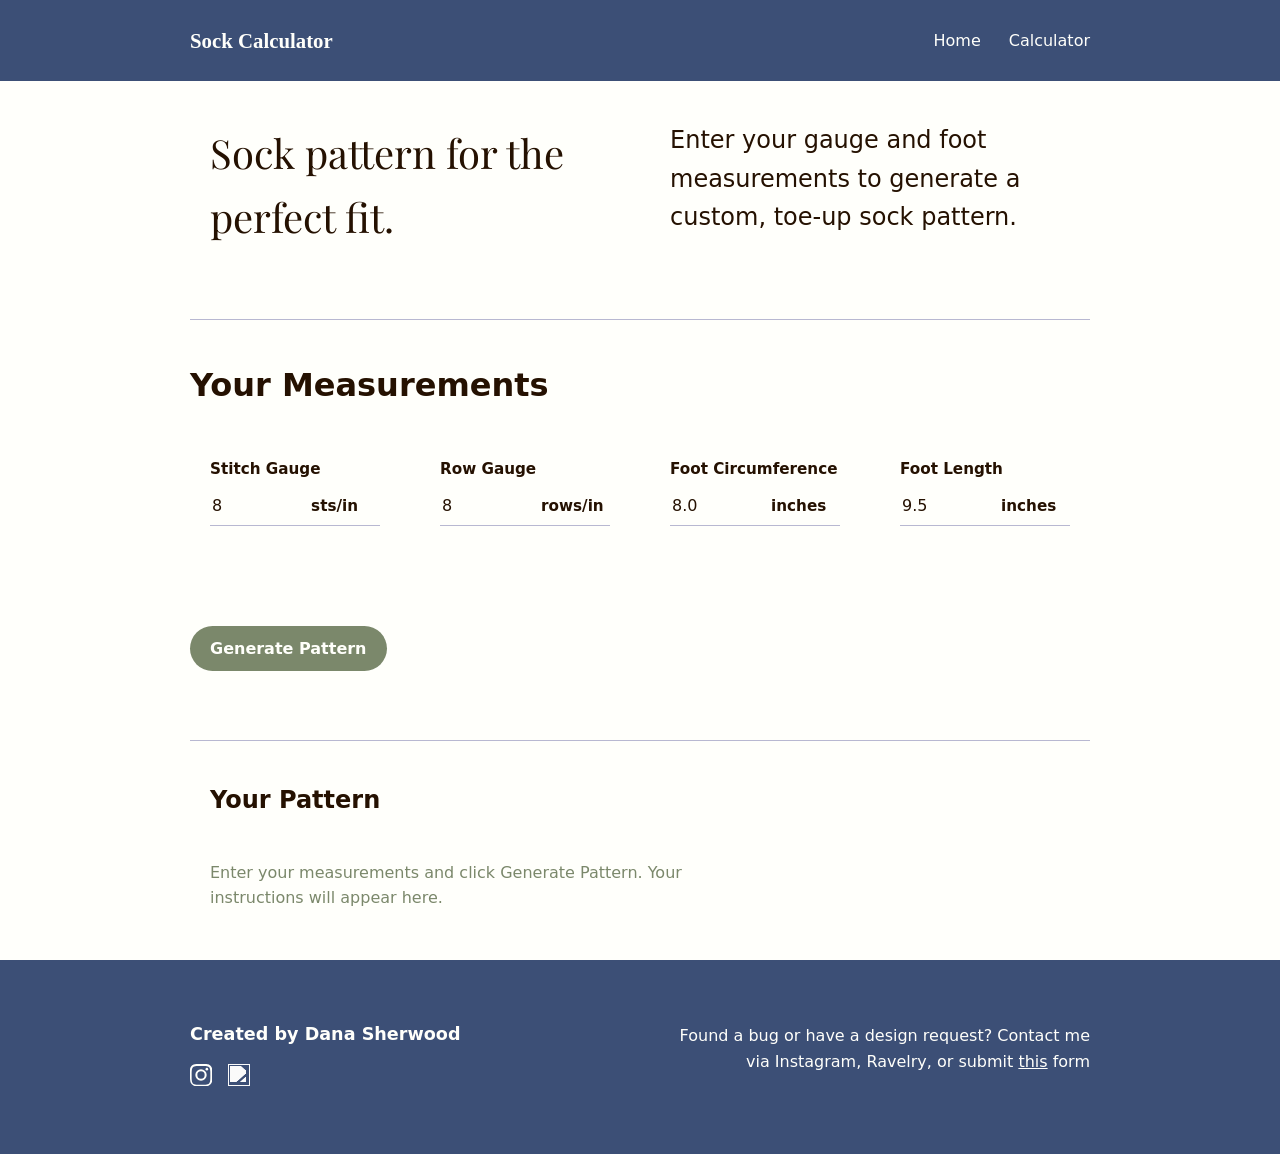
==== index.html @ bbab1b41 "edited instructions, added abbreviations key, and added resource links" ====
<!DOCTYPE html>
<html lang="en">
<head>
    <meta charset="UTF-8">
    <meta name="viewport" content="width=device-width, initial-scale=1.0">
    <title>Calculator — Sock Pattern Calculator</title>
    <link rel="preconnect" href="https://fonts.googleapis.com">
    <link rel="preconnect" href="https://fonts.gstatic.com" crossorigin>
    <link href="https://fonts.googleapis.com/css2?family=Playfair+Display:ital,wght@0,400..900;1,400..900&display=swap" rel="stylesheet">
    <link rel="stylesheet" href="style.css">
</head>

<!-- Google tag (gtag.js) -->
<script async src="https://www.googletagmanager.com/gtag/js?id=G-J0ZX0JCH23"></script>
<script>
  window.dataLayer = window.dataLayer || [];
  function gtag(){dataLayer.push(arguments);}
  gtag('js', new Date());

  gtag('config', 'G-J0ZX0JCH23');
</script>

<body>

    <header class="site-header">
        <div class="site-header-inner">
            <span class="logo">
            <a href="index.html">Sock Calculator</a></span>
            <nav>
                <ul>
                    <li><a href="index.html">Home</a></li>
                    <li><a href="index.html">Calculator</a></li> <!-- for now until there is a real home page and calculator page -->
                </ul>
            </nav>
        </div>
    </header>

    <main>
        <div class="page-intro">
            <div class="page-intro-inner">
                <div class="grid-container">
                    <div class="column">
                        <h1>Sock pattern for the perfect fit.</h1>
                    </div>
                    <div class="column">
                        <p>Enter your gauge and foot measurements to generate a custom, toe-up sock pattern.</p>
                    </div>
                </div>

                <div class="visual-line">
                </div>

            </div>
        </div>

        <!-- Form section -->
        <div class="measurements">
            <div class="measurements-inner">
                <h2>Your Measurements</h2>
                <form>
                <div class="measurements-grid-container">
                    <div class="measurements-column">
                        <!-- Stitch Gauge Field -->
                         <h5>Stitch Gauge</h5>
                         <input type="number" id="gaugeSts" min="0" step="0.25" value="8">
                         <label for="gaugeSts">sts/in</label>
                         <div class="measurements-visual-line"></div>
                    </div>
                    <div class="measurements-column">
                        <!-- Row Gauge Field -->
                         <h5>Row Gauge</h5>
                         <input type="number" id="gaugeRows" step="0.25" value="8">
                         <label for="gaugeRows">rows/in</label>
                         <div class="measurements-visual-line"></div>
                    </div>
                    <div class="measurements-column">
                        <!-- Foot Circumference Field -->
                        <h5>Foot Circumference</h5>
                        <input type="number" id="footCircumference" step="0.1" value="8.0">
                        <label for="footCircumference">inches</label>
                        <div class="measurements-visual-line"></div>
                    </div>
                    <div class="measurements-column">
                        <!-- Foot Length -->
                         <h5>Foot Length</h5>
                         <input type="number" id="footLength" step="0.1" value="9.5">
                         <label for="footLength">inches</label>
                         <div class="measurements-visual-line"></div>
                    </div>
                </div>
                </form>

                <!-- Generate Button -->
                <button type="button" class="tertiary" onclick="run()">
                    Generate Pattern
                </button>
                <p id="error" class="error" role="alert"></p>

                <div class="visual-line"></div>
            </div>
        </div>

        <section class="result">
            <div class="result-inner">
                <div class="result-header">
                    <h2>Your Pattern</h2>
                    <div id="actions" class="actions" hidden>
                        <button type="button" class="secondary" id="copyBtn" onclick="copyPattern()">Copy</button>
                    </div>
                </div>

                <div class="result-columns">
                    <div id="output">
                        <p class="placeholder">Enter your measurements and click Generate Pattern. Your instructions will appear here.</p>
                    </div>

                    <aside id="abbreviations" class="abbreviations" hidden>
                        <h3>Abbreviations</h3>
                        <dl>
                            <dt>BOR</dt><dd>beginning of round</dd>
                            <dt>k</dt><dd>knit</dd>
                            <dt>kfb</dt><dd>knit front and back (1 st increased)</dd>
                            <dt>k2tog</dt><dd>knit two together (1 st decreased)</dd>
                            <dt>m1r</dt><dd>make 1 right (1 st increased)</dd>
                            <dt>m1l</dt><dd>make 1 left (1 st increased)</dd>
                            <dt>p</dt><dd>purl</dd>
                            <dt>pm</dt><dd>place marker</dd>
                            <dt>p2tog</dt><dd>purl two together (1 st decreased)</dd>
                            <dt>RS</dt><dd>right side</dd>
                            <dt>sl</dt><dd>slip stitch purlwise</dd>
                            <dt>sm</dt><dd>slip marker</dd>
                            <dt>ssk</dt><dd>slip, slip, knit (1 st decreased)</dd>
                            <dt>st(s)</dt><dd>stitches</dd>
                            <dt>WS</dt><dd>wrong side</dd>
                            <dt>w&t</dt><dd>wrap and turn</dd>
                            <dt>wyif</dt><dd>with yarn in front</dd>
                            <dt>[...]</dt><dd>repeat instructions within brackets</dd>
                        </dl>

                        <hr>

                        <h3>Resources</h3>
                        <ul class="resource-links">
                            <li><a href="https://youtu.be/GV9UaFgZ6Q0?si=V9ybV3lLXJHs1LQl">Judy's Magic Cast-On</a></li>
                            <li><a href="https://youtu.be/G4GxFvi4KD0?si=pUvtXuMMI3OI9E_I">Wrap and Turn</a></li>
                            <li><a href="https://youtu.be/C-GqitE8Qt8?si=ozqvqT7lQs5WnHl8">Jeny's Surprisingly Stretchy Bind-Off</a></li>
                        </ul>
                    </aside>
                </div>

                <!-- <div class="visual-line"></div> -->
            </div>
            </section>
    </main>

    <footer class="site-footer">
        <div class="footer-inner">
            <div class="footer-col footer-about">
                <p class="footer-name">Created by Dana Sherwood</p>
                <ul class="social-links">
                    <li>
                        <a href="https://instagram.com/dana.knit" target="_blank" rel="noopener noreferrer" aria-label="Instagram">
                            <svg viewBox="0 0 24 24" width="22" height="22" fill="currentColor">
                                <path d="M12 2.2c3.2 0 3.6 0 4.9.1 1.2.1 2 .2 2.4.4.6.2 1 .5 1.5.9.4.4.7.9.9 1.5.2.4.3 1.2.4 2.4.1 1.3.1 1.7.1 4.9s0 3.6-.1 4.9c-.1 1.2-.2 2-.4 2.4-.2.6-.5 1-.9 1.5-.4.4-.9.7-1.5.9-.4.2-1.2.3-2.4.4-1.3.1-1.7.1-4.9.1s-3.6 0-4.9-.1c-1.2-.1-2-.2-2.4-.4-.6-.2-1-.5-1.5-.9-.4-.4-.7-.9-.9-1.5-.2-.4-.3-1.2-.4-2.4-.1-1.3-.1-1.7-.1-4.9s0-3.6.1-4.9c.1-1.2.2-2 .4-2.4.2-.6.5-1 .9-1.5.4-.4.9-.7 1.5-.9.4-.2 1.2-.3 2.4-.4 1.3-.1 1.7-.1 4.9-.1M12 0C8.7 0 8.3 0 7 .1c-1.3.1-2.2.2-3 .5-.8.3-1.5.7-2.2 1.4C1.1 2.7.7 3.4.4 4.2c-.3.8-.4 1.7-.5 3C0 8.3 0 8.7 0 12s0 3.7.1 5c.1 1.3.2 2.2.5 3 .3.8.7 1.5 1.4 2.2.7.7 1.4 1.1 2.2 1.4.8.3 1.7.4 3 .5 1.3.1 1.7.1 5 .1s3.7 0 5-.1c1.3-.1 2.2-.2 3-.5.8-.3 1.5-.7 2.2-1.4.7-.7 1.1-1.4 1.4-2.2.3-.8.4-1.7.5-3 .1-1.3.1-1.7.1-5s0-3.7-.1-5c-.1-1.3-.2-2.2-.5-3-.3-.8-.7-1.5-1.4-2.2C21.3 1.1 20.6.7 19.8.4c-.8-.3-1.7-.4-3-.5C15.7 0 15.3 0 12 0z"/>
                                <path d="M12 5.8A6.2 6.2 0 1 0 18.2 12 6.2 6.2 0 0 0 12 5.8zm0 10.2A4 4 0 1 1 16 12a4 4 0 0 1-4 4z"/>
                                <circle cx="18.4" cy="5.6" r="1.4"/>
                            </svg>
                        </a>
                    </li>
                    <li>
                        <a href="https://www.ravelry.com/projects/danaknit31" target="_blank" rel="noopener noreferrer" aria-label="Ravelry">
                            <img src="https://cdn.jsdelivr.net/npm/simple-icons@latest/icons/ravelry.svg" alt="" width="22" height="22" class="ravelry-icon">
                        </a>
                    </li>
                </ul>
            </div>

            <div class="footer-col footer-contact">
                <p class="footer-contact-text">Found a bug or have a design request? Contact me via Instagram, Ravelry, or submit <a href="https://docs.google.com/forms/d/e/1FAIpQLScjWYPJn_Ry0QE7nJu1F4Xxox6_y8OnSwXf3sj-1vykcYJFzg/viewform?usp=publish-editor" target="_blank" class="button secondary footer-email">this</a> form</p>
            </div>
        </div>
    </footer>

    <script src="calculations.js"></script>
</body>
</html>
---- style.css ----
/* ===========================
   Sock Pattern Calculator — Landing Page
   Palette: #251101 (coffee-bean), #3c4f76 (dusk-blue),
            #b8b8d1 (pale-slate), #7b886b (dusty-olive), #fffffb (porcelain)
   =========================== */

:root {
    --coffee-bean: #251101;
    --dusk-blue: #3c4f76;
    --pale-slate: #b8b8d1;
    --dusty-olive: #7b886b;
    --porcelain: #fffffb;
}

* {
    box-sizing: border-box;
}

html, body {
    height: 100%;
}

body {
    margin: 0;
    min-height: 100%;
    display: flex;
    flex-direction: column;
    font-family: 'Segoe UI', system-ui, -apple-system, sans-serif;
    background-color: var(--porcelain);
    color: var(--coffee-bean);
    line-height: 1.6;
}

main {
    flex: 1;
}

/* ---------- Containers ---------- */

.grid-container {
  display: grid;
  /* Creates two equal columns spanning available space */
  grid-template-columns: 1fr 1fr; 
  /* Space between the columns */
  gap: 20px; 
}

/* Individual column styling (optional) */
.column {
  padding: 20px;
}

/* Responsive adjustments: Stack columns on smaller screens */
@media (max-width: 768px) {
  .grid-container {
    grid-template-columns: 1fr;
  }
}

/* ---------- Dividers ----------- */
.visual-line {
  border-bottom: 1px solid var(--pale-slate); /* Creates a clean 1px separator line */
  margin: inherit;               /* Adds vertical spacing around the line */
  width: 100%;                  /* Controls how wide the line stretches */
  padding: 20px;
}

.measurements-visual-line {
  border-top: 1px solid var(--pale-slate); /* Creates a clean 1px separator line */
  margin: inherit;               /* Adds vertical spacing around the line */
  width: 100%;                  /* Controls how wide the line stretches */
  padding: 20px;
}

.results-visual-line {
  border-top: 1px solid var(--pale-slate); /* Creates a clean 1px separator line */
  margin: inherit;               /* Adds vertical spacing around the line */
  width: 100%;                  /* Controls how wide the line stretches */
  padding: 20px;
}



/* ---------- Header ---------- */

.site-header {
    background-color: var(--dusk-blue);
    padding: 24px 40px;
    position: sticky;
    top: 0;
}

.site-header-inner {
    max-width: 900px;
    margin: 0 auto;
    display: flex;
    justify-content: space-between;
    align-items: center;
}

.site-header .logo a{
    font-family: Georgia, 'Times New Roman', serif;
    font-weight: 700;
    font-size: 1.3em;
    color: var(--porcelain);
    transition: color 0.15s ease;
    text-decoration: none;
}


.site-header .logo a:hover {
    color: var(--pale-slate);
}


.site-header nav ul {
    list-style: none;
    display: flex;
    gap: 28px;
    margin: 0;
    padding: 0;
}

.site-header nav a {
    color: var(--porcelain);
    text-decoration: none;
    font-size: 1em;
    transition: color 0.15s ease;
}

.site-header nav a:hover {
    color: var(--pale-slate);
}

/* ---------- Hero ---------- */

.hero {
    background-color: var(--pale-slate);
    text-align: center;
    padding: 100px 20px;
}

.hero-inner {
    max-width: 900px;
    margin: 0 auto;
}

.hero h1 {
    font-family: 'Playfair Display', serif;
    font-optical-sizing: auto;
    font-weight: 700;
    font-size: 2.8em;
    color: var(--coffee-bean);
    margin: 0 0 28px;
}

.hero .button {
    display: inline-block;
    background-color: var(--porcelain);
    box-shadow: 0px 0px 5px rgba(37, 17, 1, 0.25);
    color: var(--coffee-bean);
    text-decoration: none;
    font-size: 1em;
    padding: 14px 40px;
    border-radius: 50px;
    transition: transform 0.15s ease;
}

.hero .button:hover {
    transform: scale(1.03);
    background-color: var(--coffee-bean);
    color: var(--porcelain);
    box-shadow: 0px 0px 5px rgba(37, 17, 1, 0.3);
}

/* ---------- Headline band ---------- */

.headline-band {
    background-color: var(--dusty-olive);
    padding: 90px 20px;
}

.headline-inner {
    max-width: 900px;
    margin: 0 auto;
    display: flex;
    justify-content: space-between;
    align-items: center;
    gap: 40px;
    text-align: left;
}

.headline-text {
    flex: 1;
}

.headline-text h2 {
    color: var(--porcelain);
    font-size: 1.8em;
    margin: 0 0 16px;
}

.headline-text ul {
    list-style: disc;
    padding-left: 1.2em;
    margin: 0;
    color: var(--porcelain);
}

.headline-text li {
    margin-bottom: 8px;
}

.headline-image {
    flex: 1;
}

@media (max-width: 700px) {
    .headline-inner {
        flex-direction: column;
        text-align: center;
    }

    .headline-text ul {
        text-align: left;
    }
}

/* ---------- Image section ---------- */

.image-section {
    background-color: var(--porcelain);
    text-align: center;
    padding: 100px 20px;
}

.image-section p {
    color: var(--coffee-bean);
    margin: 0;
}


.page-intro {
    /*background-color: var(--pale-slate);*/
    padding: 20px 20px;
    text-align: left;
}

.page-intro-inner {
    max-width: 900px;
    margin: 0 auto;
}

.page-intro h1 {
    font-family: 'Playfair Display', serif;
    font-weight: 400;
    font-size: 2.5em;
    color: var(--coffee-bean);
    margin: 0 0 10px;
}

.page-intro p {
    margin: 0;
    color: var(--coffee-bean);
    font-size: 1.5em;
}

/* ---------- Form Section ---------- */

.measurements {
    padding: 20px 20px;
    text-align: left;
}

.measurements-inner {
    max-width: 900px;
    margin: 0 auto;
}

.measurements h2 {
    font-weight: 650;
    font-size: 2em;
    color: var(--coffee-bean);
    margin: 0 0 ;
    /* padding: 0px 0px; */
}

.measurements-grid-container {
  display: grid;
  /* Creates two equal columns spanning available space */
  grid-template-columns: 1fr 1fr 1fr 1fr; 
  /* Space between the columns */
  gap: 20px; 
  padding-bottom: 40px;
  margin: 0 0;
}

@media (max-width: 700px) {
    .measurements-grid-container {
        grid-template-columns: 1fr 1fr;
    }
}

@media (max-width: 420px) {
    .measurements-grid-container {
        grid-template-columns: 1fr;
    }
}

/* Individual column styling (optional) */
.measurements-column {
  padding: 20px;
}

form {
    border: none;
}

.form-columns {
    display: grid;
    grid-template-columns: 1fr 1fr;
    gap: 28px;
    margin-bottom: 20px;
}

@media (max-width: 600px) {
    .form-columns {
        grid-template-columns: 1fr;
    }
}

fieldset {
    border: none;
    padding: 0;
    margin: 0 0 24px;
}

.measurements-column h5 {
    font-weight: 700;
    font-size: 0.95em;
    color: var(--coffee-bean);
    padding: 0;
    margin-bottom: 12px;
}

.field {
    display: flex;
    justify-content: space-between;
    align-items: center;
    margin-bottom: 12px;
}

label {
    font-weight: 600;
    font-size: 0.95em;
    color: var(--coffee-bean);
}

input[type="number"] {
    width: 96px;
    border: 0px;
    background: var(--porcelain);
    font-family: inherit;
    font-size: 1em;
    color: var(--coffee-bean);
    transition: border-color 0.15s ease, box-shadow 0.15s ease;
    padding-bottom: 10px;
}

input[type="number"]:focus {
    outline: none;
}

.error {
    color: #b3261e;
    font-size: 0.9em;
    margin: 12px 0 0;
    min-height: 1.2em;
}

button.primary {
    display: inline-block;
    padding: 13px 20px;
    font-family: inherit;
    font-size: 1em;
    font-weight: 600;
    border: none;
    border-radius: 30px;
    background-color: var(--dusk-blue);
    color: var(--porcelain);
    cursor: pointer;
    transition: background-color 0.15s ease, transform 0.1s ease;
}

button.primary:hover {
    background-color: var(--coffee-bean);
}

button.primary:active {
    transform: scale(0.98);
}

button.secondary {
    padding: 8px 16px;
    font-family: inherit;
    font-size: 0.9em;
    font-weight: 600;
    border-radius: 30px;
    background-color: transparent;
    color: var(--dusk-blue);
    border: 1px solid var(--dusk-blue);
    cursor: pointer;
    transition: background-color 0.15s ease;
}

button.secondary:hover {
    background-color: var(--dusk-blue);
    color: var(--porcelain);
}

button.tertiary {
    display: inline-block;
    padding: 13px 20px;
    font-family: inherit;
    font-size: 1em;
    font-weight: 600;
    border: none;
    border-radius: 30px;
    background-color: var(--dusty-olive);
    color: var(--porcelain);
    cursor: pointer;
    transition: background-color 0.15s ease, transform 0.1s ease;
}

button.tertiary:hover {
    background-color: var(--coffee-bean);
}

button.tertiary:active {
    transform: scale(0.98);
}

/* ---------- Result ---------- */

.result-inner {
    max-width: 900px;
    margin: 0 auto;
}

[hidden] {
    display: none !important;
}

.result-columns {
    display: grid;
    grid-template-columns: minmax(0,2fr) minmax(0, 1fr);
    gap: 20px;
    align-items: start;
}

.abbreviations {
    border: 1px solid var(--dusty-olive);
    border-radius: 20px;
    padding: 20px;
    color: var(--coffee-bean);
}

.abbreviations h3 {
    margin: 0 0 12px;
    font-size: 1em;
    font-weight: 500;
}

.abbreviations dl {
    display: grid;
    grid-template-columns: auto 1fr;
    gap: 8px 14px;
    margin: 0;
    font-size: 0.9em;
}

.abbreviations dt {
    font-weight: 600;
}

.abbreviations a:hover{
    color: var(--dusty-olive);
}

.abbreviations dd {
    margin: 0;
}

.abbreviations hr {
    border: 0;
    border-top: 1px solid var(--dusty-olive);
    margin: 20px 0;
}

.resource-links {
    list-style: none;
    margin: 0;
    padding: 0;
    font-size: 0.9em;
}

.resource-links li {
    margin-bottom: 8px;
}

.resource-links a {
    color: var(--dusk-blue);
    transition: color 0.15s ease;
}

.resource-links a:hover {
    color: var(--dusty-olive);
}

@media (max-width: 700px) {
    .result-columns {
        grid-template-columns: 1fr;
    }
}

.result-header {
    display: flex;
    justify-content: space-between;
    align-items: center;
    padding: 20px;
}

.result-header h2 {
    margin: 0;
    font-size: 1.5em;
    font-weight: 600;
    color: var(--coffee-bean);
}

.actions {
    display: flex;
    gap: 8px;
}

#output {
    background-color: var(--porcelain);
    color: var(--coffee-bean);
    min-height: 120px;
    padding: 20px;
}

#output h2 {
    margin: 28px 0 8px;
    font-size: 1.15em;
    font-weight: 500;
    color: var(--coffee-bean);
}

#output h3 {
    margin: 8px 0 8px;
    font-size: 1em;
    font-weight: 500;
    color: var(--coffee-bean);
}

#output h2:first-child {
    margin-top: 0;
}

#output p {
    margin: 0 0 12px;
    /* font-size: 14px; */
}

#output .placeholder {
    color: var(--dusty-olive);
    margin: 0;
}


/* ---------- Footer ---------- */

.site-footer {
    background-color: var(--dusk-blue);
    padding: 60px 20px;
}

.footer-inner {
    max-width: 900px;
    margin: 0 auto;
    display: flex;
    justify-content: space-between;
    align-items: center;
    gap: 32px;
    text-align: left;
}

.footer-col {
    flex: 1;
}

.footer-about {
    text-align: left;
}

.footer-contact {
    text-align: right;
}

.footer-name {
    color: var(--porcelain);
    font-size: 1.1em;
    font-weight: 700;
    margin: 0 0 16px;
}

.social-links {
    list-style: none;
    display: flex;
    gap: 16px;
    margin: 0;
    padding: 0;
}

.social-links a {
    color: var(--porcelain);
    display: inline-flex;
    transition: color 0.15s ease;
}

.social-links a:hover {
    color: var(--pale-slate);
}

.ravelry-icon {
    display: block;
    filter: brightness(0) saturate(100%) invert(98%);
}

.social-links a:hover .ravelry-icon {
    filter: brightness(0) saturate(100%) invert(76%) sepia(8%) saturate(573%) hue-rotate(201deg) brightness(97%) contrast(92%);
}

.footer-contact-text {
    color: var(--porcelain);
    margin: 0 0 16px;
}

.footer-email {
    border-color: var(--porcelain);
    color: var(--porcelain);
}

.footer-email:hover {
    color: var(--pale-slate);
}

@media (max-width: 600px) {
    .footer-inner {
        flex-direction: column;
        text-align: center;
    }

    .footer-about,
    .footer-contact {
        text-align: center;
    }

    .social-links {
        justify-content: center;
    }
}
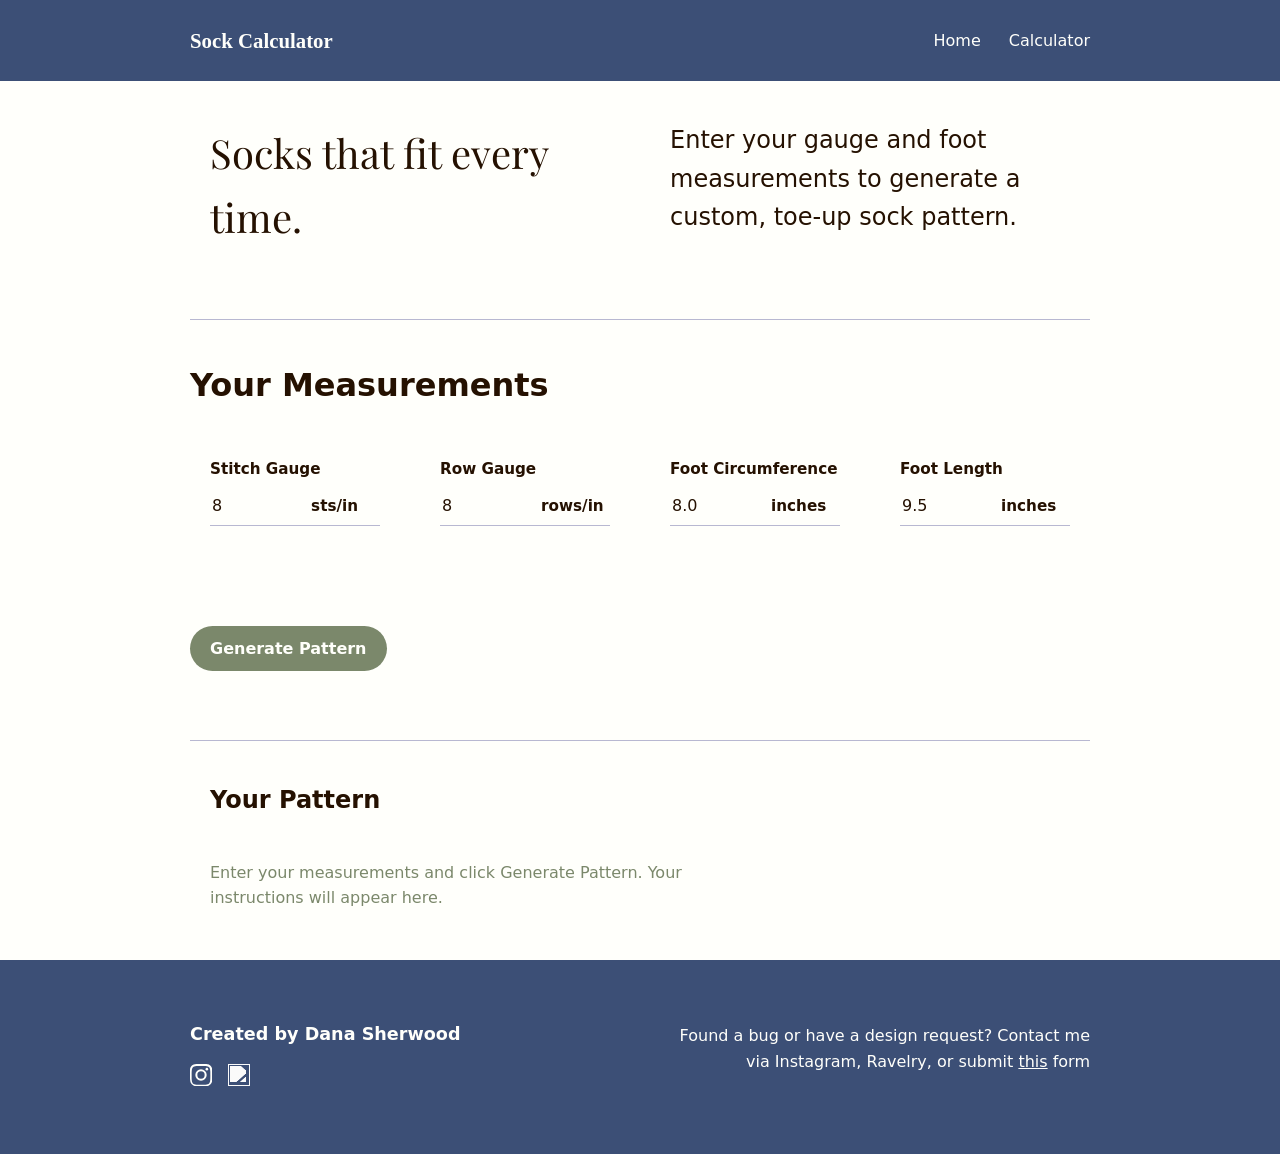
==== commit 5555ab54: "edited page intro text" ====
--- a/index.html
+++ b/index.html
@@ -40,7 +40,7 @@
             <div class="page-intro-inner">
                 <div class="grid-container">
                     <div class="column">
-                        <h1>Sock pattern for the perfect fit.</h1>
+                        <h1>Socks that fit every time.</h1>
                     </div>
                     <div class="column">
                         <p>Enter your gauge and foot measurements to generate a custom, toe-up sock pattern.</p>
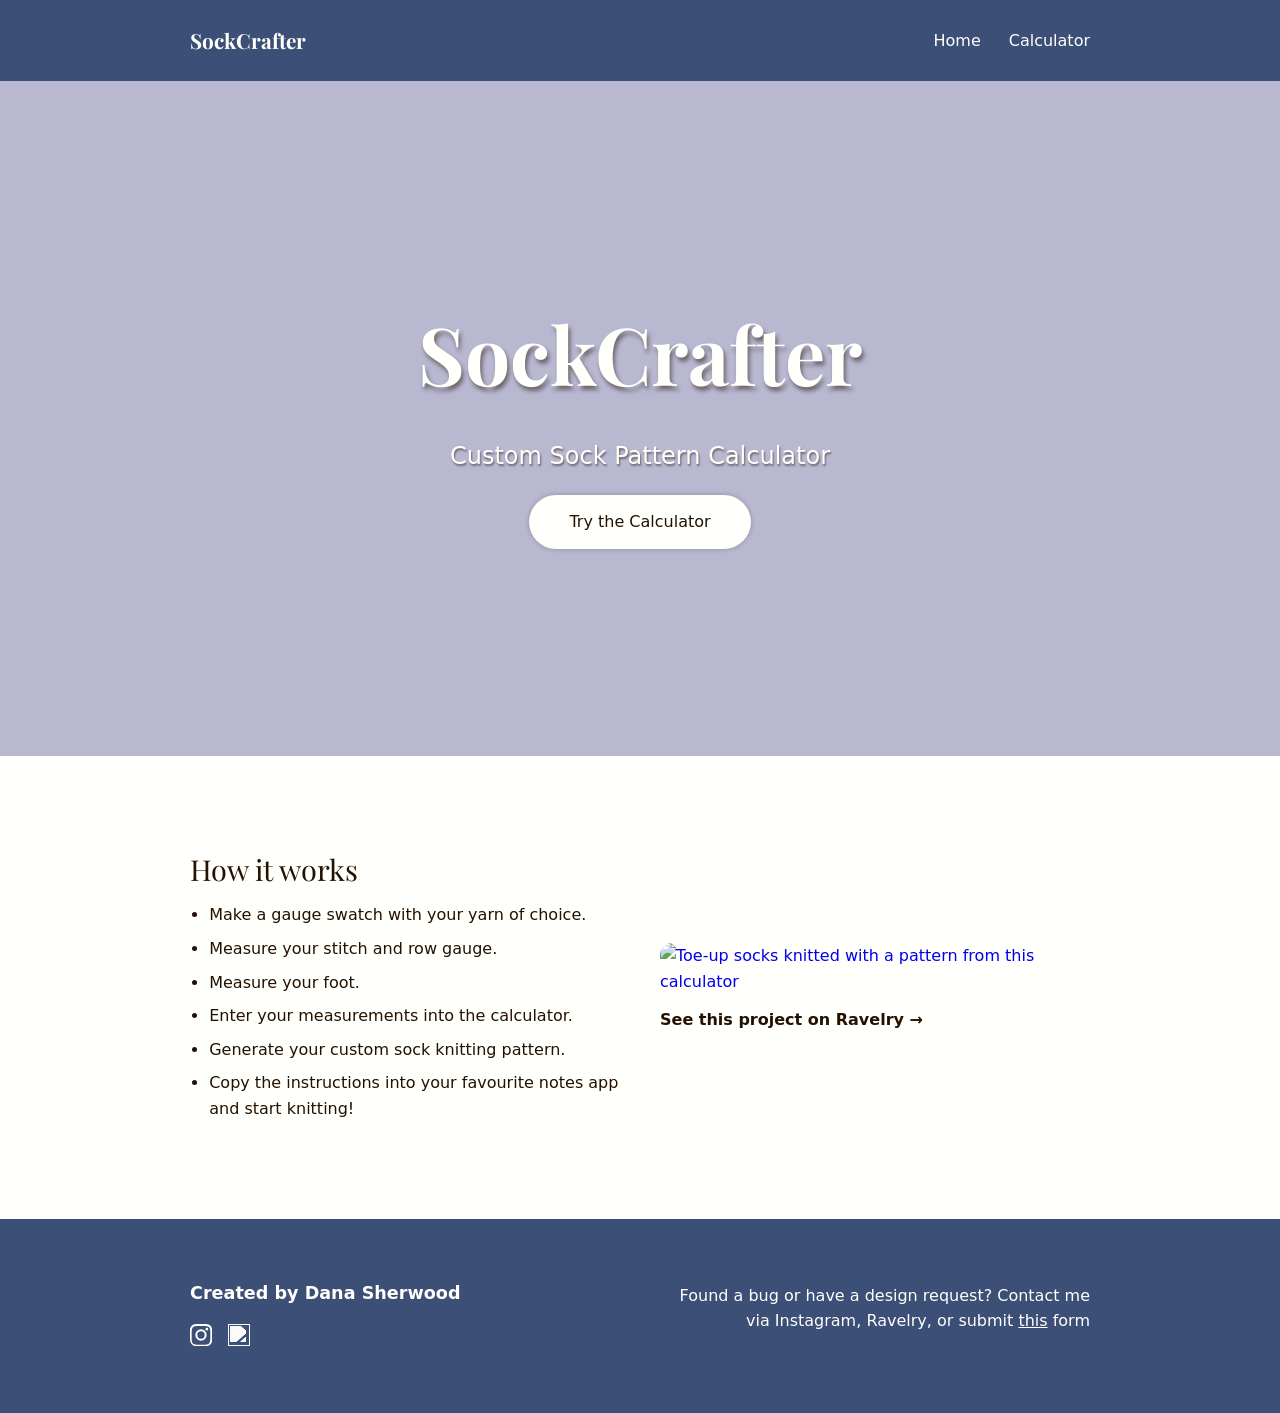
==== commit 13f056ed: "added a home page as the new index.html. Calculator is now on calculator.html" ====
--- a/index.html
+++ b/index.html
@@ -3,7 +3,7 @@
 <head>
     <meta charset="UTF-8">
     <meta name="viewport" content="width=device-width, initial-scale=1.0">
-    <title>Calculator — Sock Pattern Calculator</title>
+    <title>SockCrafter - Home</title>
     <link rel="preconnect" href="https://fonts.googleapis.com">
     <link rel="preconnect" href="https://fonts.gstatic.com" crossorigin>
     <link href="https://fonts.googleapis.com/css2?family=Playfair+Display:ital,wght@0,400..900;1,400..900&display=swap" rel="stylesheet">
@@ -25,135 +25,47 @@
     <header class="site-header">
         <div class="site-header-inner">
             <span class="logo">
-            <a href="index.html">Sock Calculator</a></span>
+            <a href="index.html">SockCrafter</a></span>
             <nav>
                 <ul>
                     <li><a href="index.html">Home</a></li>
-                    <li><a href="index.html">Calculator</a></li> <!-- for now until there is a real home page and calculator page -->
+                    <li><a href="calculator.html">Calculator</a></li>
                 </ul>
             </nav>
         </div>
     </header>
 
-    <main>
-        <div class="page-intro">
-            <div class="page-intro-inner">
-                <div class="grid-container">
-                    <div class="column">
-                        <h1>Socks that fit every time.</h1>
-                    </div>
-                    <div class="column">
-                        <p>Enter your gauge and foot measurements to generate a custom, toe-up sock pattern.</p>
-                    </div>
-                </div>
+    <section class="hero hero-parallax">
+            <div class="hero-inner">
+                <h1>SockCrafter</h1>
+                <h2>Custom Sock Pattern Calculator</h2>
+                <a href="calculator.html" class="button">Try the Calculator</a>
+            </div>
+        </section>
 
-                <div class="visual-line">
-                </div>
-
+    <section class="headline-band">
+        <div class="headline-inner">
+            <div class="headline-text">
+                <h2>How it works</h2>
+                <ul>
+                    <li>Make a gauge swatch with your yarn of choice.</li>
+                    <li>Measure your stitch and row gauge.</li>
+                    <li>Measure your foot.</li>
+                    <li>Enter your measurements into the calculator.</li>
+                    <li>Generate your custom sock knitting pattern.</li>
+                    <li>Copy the instructions into your favourite notes app and start knitting!</li>
+                </ul>
+            </div>
+            <div class="headline-image">
+                <a href="https://www.ravelry.com/projects/danaknit31/sock-calculator-test-socks" target="_blank" rel="noopener noreferrer" class="project-card">
+                    <img src="images/sock-project.jpg" alt="Toe-up socks knitted with a pattern from this calculator">
+                    <span class="project-caption">See this project on Ravelry →</span>
+                </a>
             </div>
         </div>
+    </section>
 
-        <!-- Form section -->
-        <div class="measurements">
-            <div class="measurements-inner">
-                <h2>Your Measurements</h2>
-                <form>
-                <div class="measurements-grid-container">
-                    <div class="measurements-column">
-                        <!-- Stitch Gauge Field -->
-                         <h5>Stitch Gauge</h5>
-                         <input type="number" id="gaugeSts" min="0" step="0.25" value="8">
-                         <label for="gaugeSts">sts/in</label>
-                         <div class="measurements-visual-line"></div>
-                    </div>
-                    <div class="measurements-column">
-                        <!-- Row Gauge Field -->
-                         <h5>Row Gauge</h5>
-                         <input type="number" id="gaugeRows" step="0.25" value="8">
-                         <label for="gaugeRows">rows/in</label>
-                         <div class="measurements-visual-line"></div>
-                    </div>
-                    <div class="measurements-column">
-                        <!-- Foot Circumference Field -->
-                        <h5>Foot Circumference</h5>
-                        <input type="number" id="footCircumference" step="0.1" value="8.0">
-                        <label for="footCircumference">inches</label>
-                        <div class="measurements-visual-line"></div>
-                    </div>
-                    <div class="measurements-column">
-                        <!-- Foot Length -->
-                         <h5>Foot Length</h5>
-                         <input type="number" id="footLength" step="0.1" value="9.5">
-                         <label for="footLength">inches</label>
-                         <div class="measurements-visual-line"></div>
-                    </div>
-                </div>
-                </form>
-
-                <!-- Generate Button -->
-                <button type="button" class="tertiary" onclick="run()">
-                    Generate Pattern
-                </button>
-                <p id="error" class="error" role="alert"></p>
-
-                <div class="visual-line"></div>
-            </div>
-        </div>
-
-        <section class="result">
-            <div class="result-inner">
-                <div class="result-header">
-                    <h2>Your Pattern</h2>
-                    <div id="actions" class="actions" hidden>
-                        <button type="button" class="secondary" id="copyBtn" onclick="copyPattern()">Copy</button>
-                    </div>
-                </div>
-
-                <div class="result-columns">
-                    <div id="output">
-                        <p class="placeholder">Enter your measurements and click Generate Pattern. Your instructions will appear here.</p>
-                    </div>
-
-                    <aside id="abbreviations" class="abbreviations" hidden>
-                        <h3>Abbreviations</h3>
-                        <dl>
-                            <dt>BOR</dt><dd>beginning of round</dd>
-                            <dt>k</dt><dd>knit</dd>
-                            <dt>kfb</dt><dd>knit front and back (1 st increased)</dd>
-                            <dt>k2tog</dt><dd>knit two together (1 st decreased)</dd>
-                            <dt>m1r</dt><dd>make 1 right (1 st increased)</dd>
-                            <dt>m1l</dt><dd>make 1 left (1 st increased)</dd>
-                            <dt>p</dt><dd>purl</dd>
-                            <dt>pm</dt><dd>place marker</dd>
-                            <dt>p2tog</dt><dd>purl two together (1 st decreased)</dd>
-                            <dt>RS</dt><dd>right side</dd>
-                            <dt>sl</dt><dd>slip stitch purlwise</dd>
-                            <dt>sm</dt><dd>slip marker</dd>
-                            <dt>ssk</dt><dd>slip, slip, knit (1 st decreased)</dd>
-                            <dt>st(s)</dt><dd>stitches</dd>
-                            <dt>WS</dt><dd>wrong side</dd>
-                            <dt>w&t</dt><dd>wrap and turn</dd>
-                            <dt>wyif</dt><dd>with yarn in front</dd>
-                            <dt>[...]</dt><dd>repeat instructions within brackets</dd>
-                        </dl>
-
-                        <hr>
-
-                        <h3>Resources</h3>
-                        <ul class="resource-links">
-                            <li><a href="https://youtu.be/GV9UaFgZ6Q0?si=V9ybV3lLXJHs1LQl">Judy's Magic Cast-On</a></li>
-                            <li><a href="https://youtu.be/G4GxFvi4KD0?si=pUvtXuMMI3OI9E_I">Wrap and Turn</a></li>
-                            <li><a href="https://youtu.be/C-GqitE8Qt8?si=ozqvqT7lQs5WnHl8">Jeny's Surprisingly Stretchy Bind-Off</a></li>
-                        </ul>
-                    </aside>
-                </div>
-
-                <!-- <div class="visual-line"></div> -->
-            </div>
-            </section>
-    </main>
-
-    <footer class="site-footer">
+     <footer class="site-footer">
         <div class="footer-inner">
             <div class="footer-col footer-about">
                 <p class="footer-name">Created by Dana Sherwood</p>
@@ -181,6 +93,5 @@
         </div>
     </footer>
 
-    <script src="calculations.js"></script>
 </body>
 </html>
--- a/style.css
+++ b/style.css
@@ -88,6 +88,7 @@
     padding: 24px 40px;
     position: sticky;
     top: 0;
+    z-index: 10;
 }
 
 .site-header-inner {
@@ -99,7 +100,7 @@
 }
 
 .site-header .logo a{
-    font-family: Georgia, 'Times New Roman', serif;
+    font-family: 'Playfair Display', serif;
     font-weight: 700;
     font-size: 1.3em;
     color: var(--porcelain);
@@ -149,9 +150,19 @@
     font-family: 'Playfair Display', serif;
     font-optical-sizing: auto;
     font-weight: 700;
-    font-size: 2.8em;
-    color: var(--coffee-bean);
-    margin: 0 0 28px;
+    font-size: 5em;
+    color: var(--coffee-bean);
+    margin: 0px;
+    text-shadow: 2px 4px 4px rgba(37, 17, 1, 0.5);
+
+}
+
+.hero h2 {
+    font-optical-sizing: auto;
+    font-weight: 500;
+    font-size: 1.5em;
+    color: var(--porcelain);
+    text-shadow: 1px 2px 2px rgba(37, 17, 1, 0.5);
 }
 
 .hero .button {
@@ -173,10 +184,59 @@
     box-shadow: 0px 0px 5px rgba(37, 17, 1, 0.3);
 }
 
+/* ---------- Parallax hero ---------- */
+
+.hero-parallax {
+    position: relative;
+    min-height: 75vh;
+    display: flex;
+    align-items: center;
+    justify-content: center;
+    background-image: url("images/hero.jpg");
+    background-attachment: fixed;
+    background-position: center;
+    background-repeat: no-repeat;
+    background-size: cover;
+}
+
+@media (min-width: 1921px), (min-width: 1200px) and (min-resolution: 2dppx) {
+    .hero-parallax {
+        background-image: url("images/hero2880.jpg");
+    }
+}
+
+.hero-parallax::before {
+    content: "";
+    position: absolute;
+    inset: 0;
+}
+
+.hero-parallax .hero-inner {
+    position: relative;
+    z-index: 1;
+}
+
+.hero-parallax h1 {
+    color: var(--porcelain);
+}
+
+.hero-parallax p {
+    color: var(--porcelain);
+    font-size: 1.25em;
+    max-width: 600px;
+    margin: 0 auto 28px;
+}
+
+@media (max-width: 1024px) {
+    .hero-parallax {
+        background-attachment: scroll;
+    }
+}
+
 /* ---------- Headline band ---------- */
 
 .headline-band {
-    background-color: var(--dusty-olive);
+    background-color: var(--porcelain);
     padding: 90px 20px;
 }
 
@@ -195,16 +255,18 @@
 }
 
 .headline-text h2 {
-    color: var(--porcelain);
+    font-family: 'Playfair Display', serif;
+    font-weight: 300;
+    color: var(--coffee-bean);
     font-size: 1.8em;
-    margin: 0 0 16px;
+    margin: 0 0 10px;
 }
 
 .headline-text ul {
     list-style: disc;
     padding-left: 1.2em;
     margin: 0;
-    color: var(--porcelain);
+    color: var(--coffee-bean);
 }
 
 .headline-text li {
@@ -224,6 +286,36 @@
     .headline-text ul {
         text-align: left;
     }
+}
+
+.project-card {
+    display: block;
+    text-decoration: none;
+    border: 0;
+}
+
+.project-card img {
+    display: block;
+    width: 100%;
+    height: auto;
+    border-radius: 12px;
+    transition: transform 0.2s ease;
+}
+
+.project-card:hover img {
+    transform: scale(1.02);
+}
+
+.project-caption {
+    display: block;
+    margin-top: 12px;
+    color: var(--coffee-bean);
+    font-weight: 600;
+    transition: color 0.15s ease;
+}
+
+.project-card:hover .project-caption {
+    color: var(--pale-slate);
 }
 
 /* ---------- Image section ---------- */
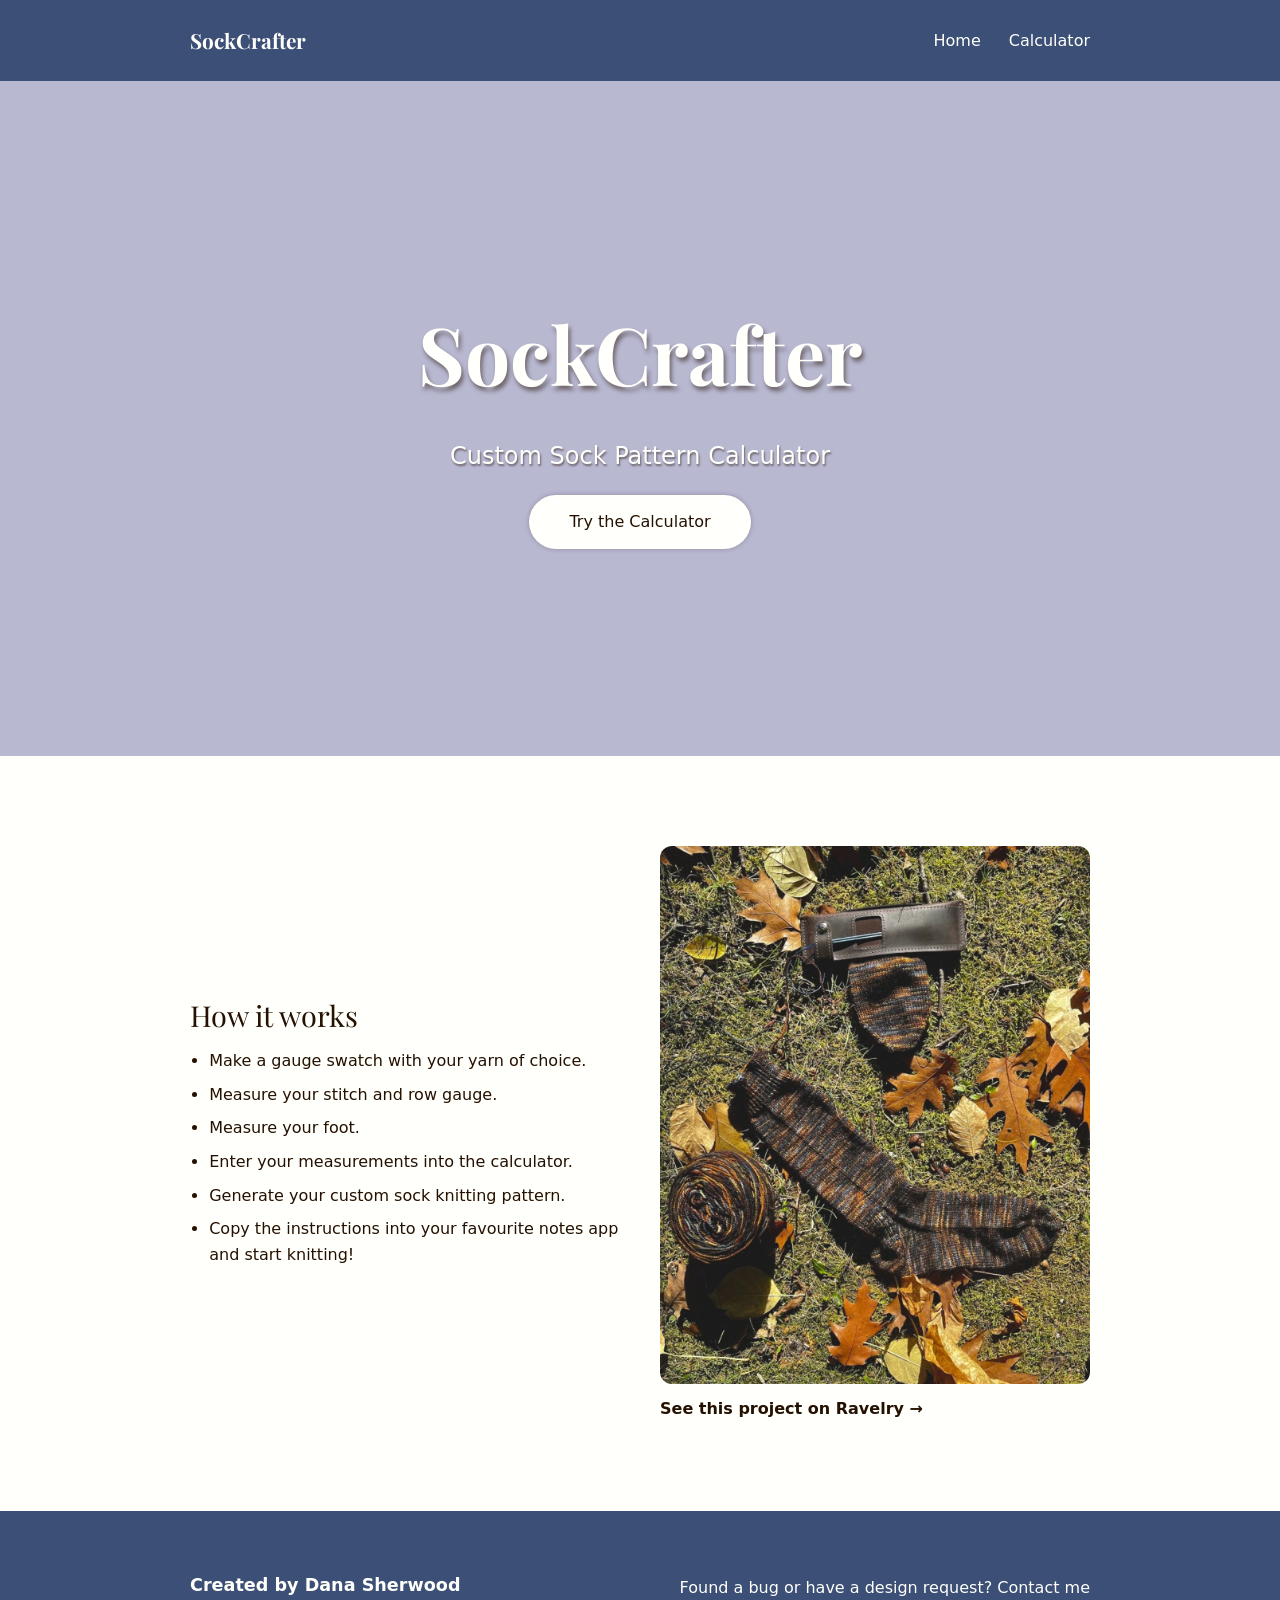
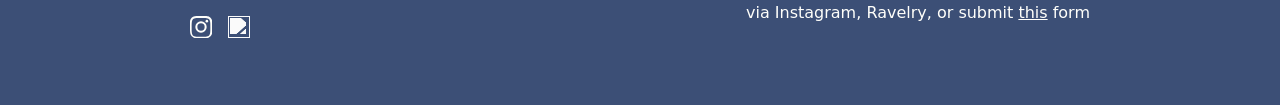
==== commit f18ea5e7: "updated image paths (cases didn't match)" ====
--- a/index.html
+++ b/index.html
@@ -58,7 +58,7 @@
             </div>
             <div class="headline-image">
                 <a href="https://www.ravelry.com/projects/danaknit31/sock-calculator-test-socks" target="_blank" rel="noopener noreferrer" class="project-card">
-                    <img src="images/sock-project.jpg" alt="Toe-up socks knitted with a pattern from this calculator">
+                    <img src="Images/sock-project.jpg" alt="Toe-up socks knitted with a pattern from this calculator">
                     <span class="project-caption">See this project on Ravelry →</span>
                 </a>
             </div>
--- a/style.css
+++ b/style.css
@@ -201,7 +201,7 @@
 
 @media (min-width: 1921px), (min-width: 1200px) and (min-resolution: 2dppx) {
     .hero-parallax {
-        background-image: url("images/hero2880.jpg");
+        background-image: url("/Images/hero2880.jpg");
     }
 }
 
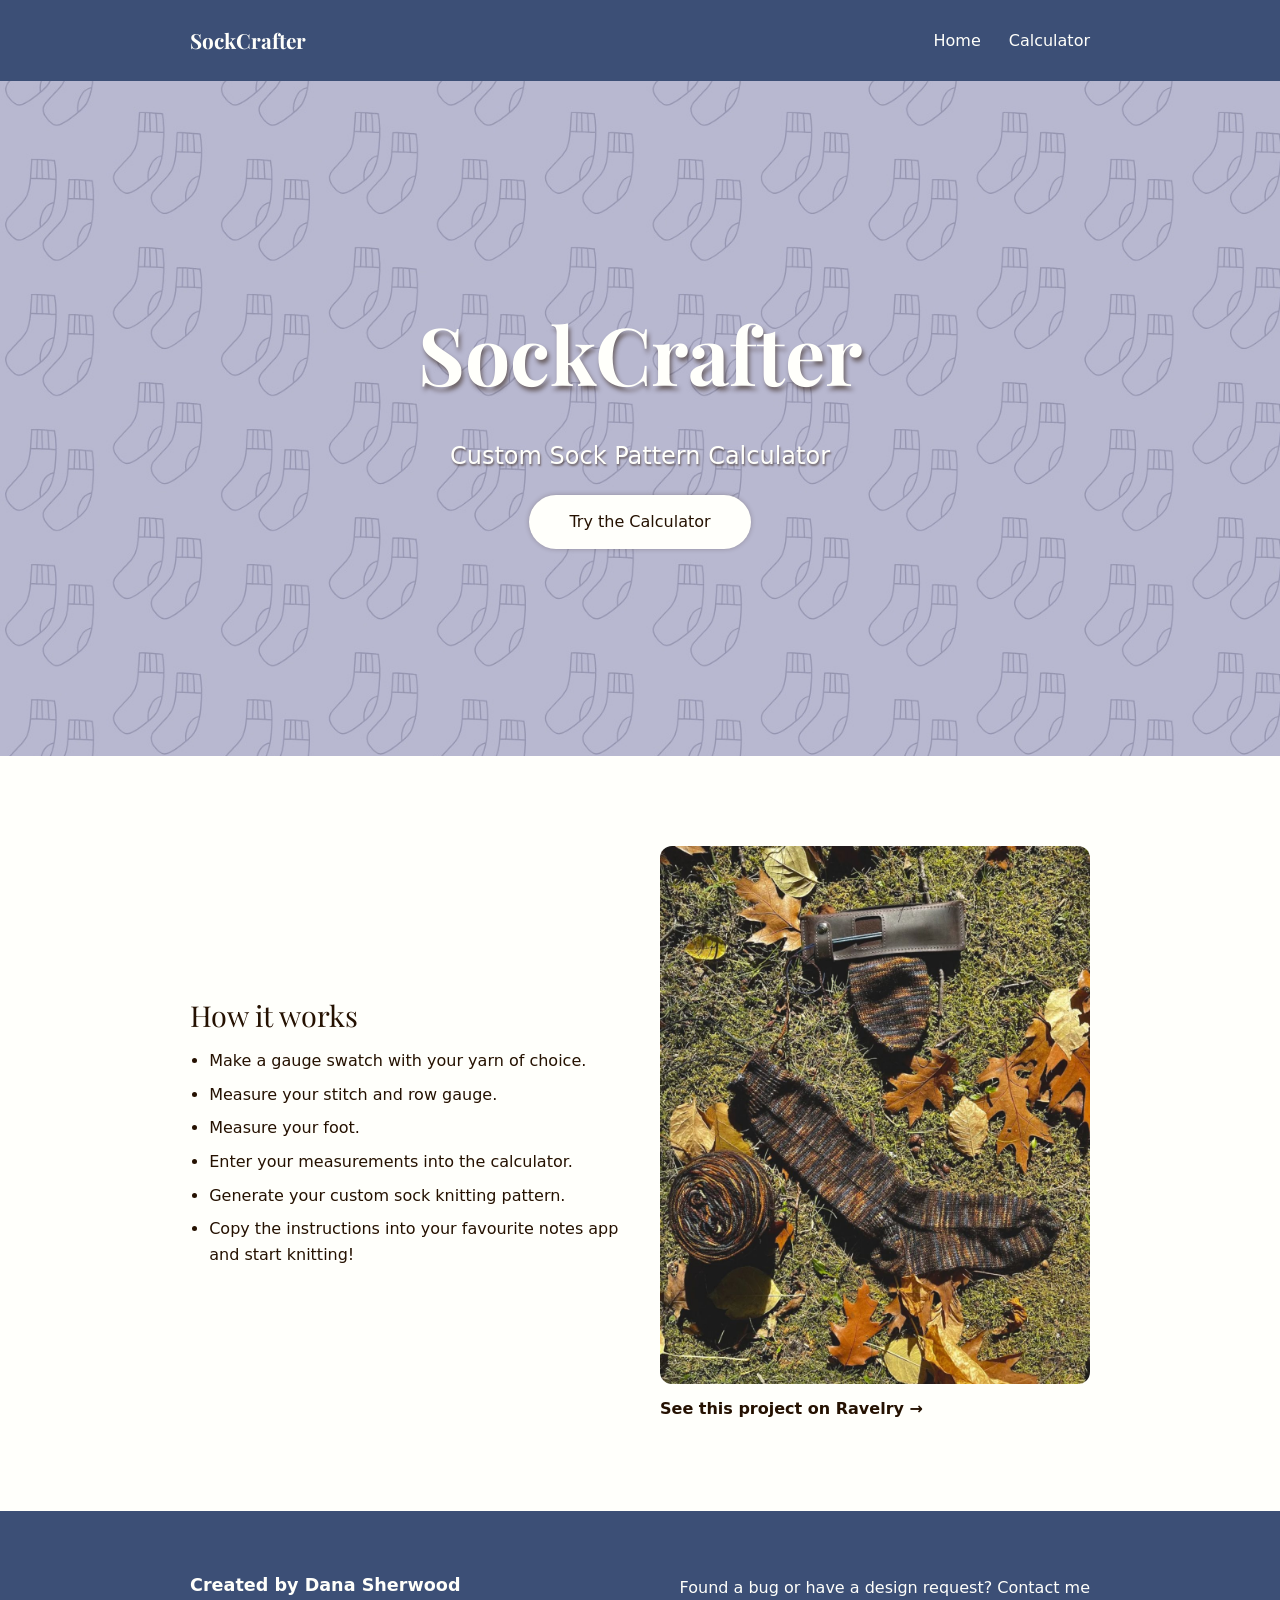
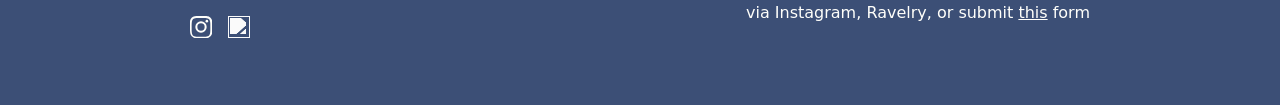
==== commit cc229417: "added favicon" ====
--- a/index.html
+++ b/index.html
@@ -4,6 +4,7 @@
     <meta charset="UTF-8">
     <meta name="viewport" content="width=device-width, initial-scale=1.0">
     <title>SockCrafter - Home</title>
+    <link rel="icon" type="image/x-icon" href="Images/favicon.ico">
     <link rel="preconnect" href="https://fonts.googleapis.com">
     <link rel="preconnect" href="https://fonts.gstatic.com" crossorigin>
     <link href="https://fonts.googleapis.com/css2?family=Playfair+Display:ital,wght@0,400..900;1,400..900&display=swap" rel="stylesheet">
--- a/style.css
+++ b/style.css
@@ -192,7 +192,7 @@
     display: flex;
     align-items: center;
     justify-content: center;
-    background-image: url("images/hero.jpg");
+    background-image: url("Images/hero.jpg");
     background-attachment: fixed;
     background-position: center;
     background-repeat: no-repeat;
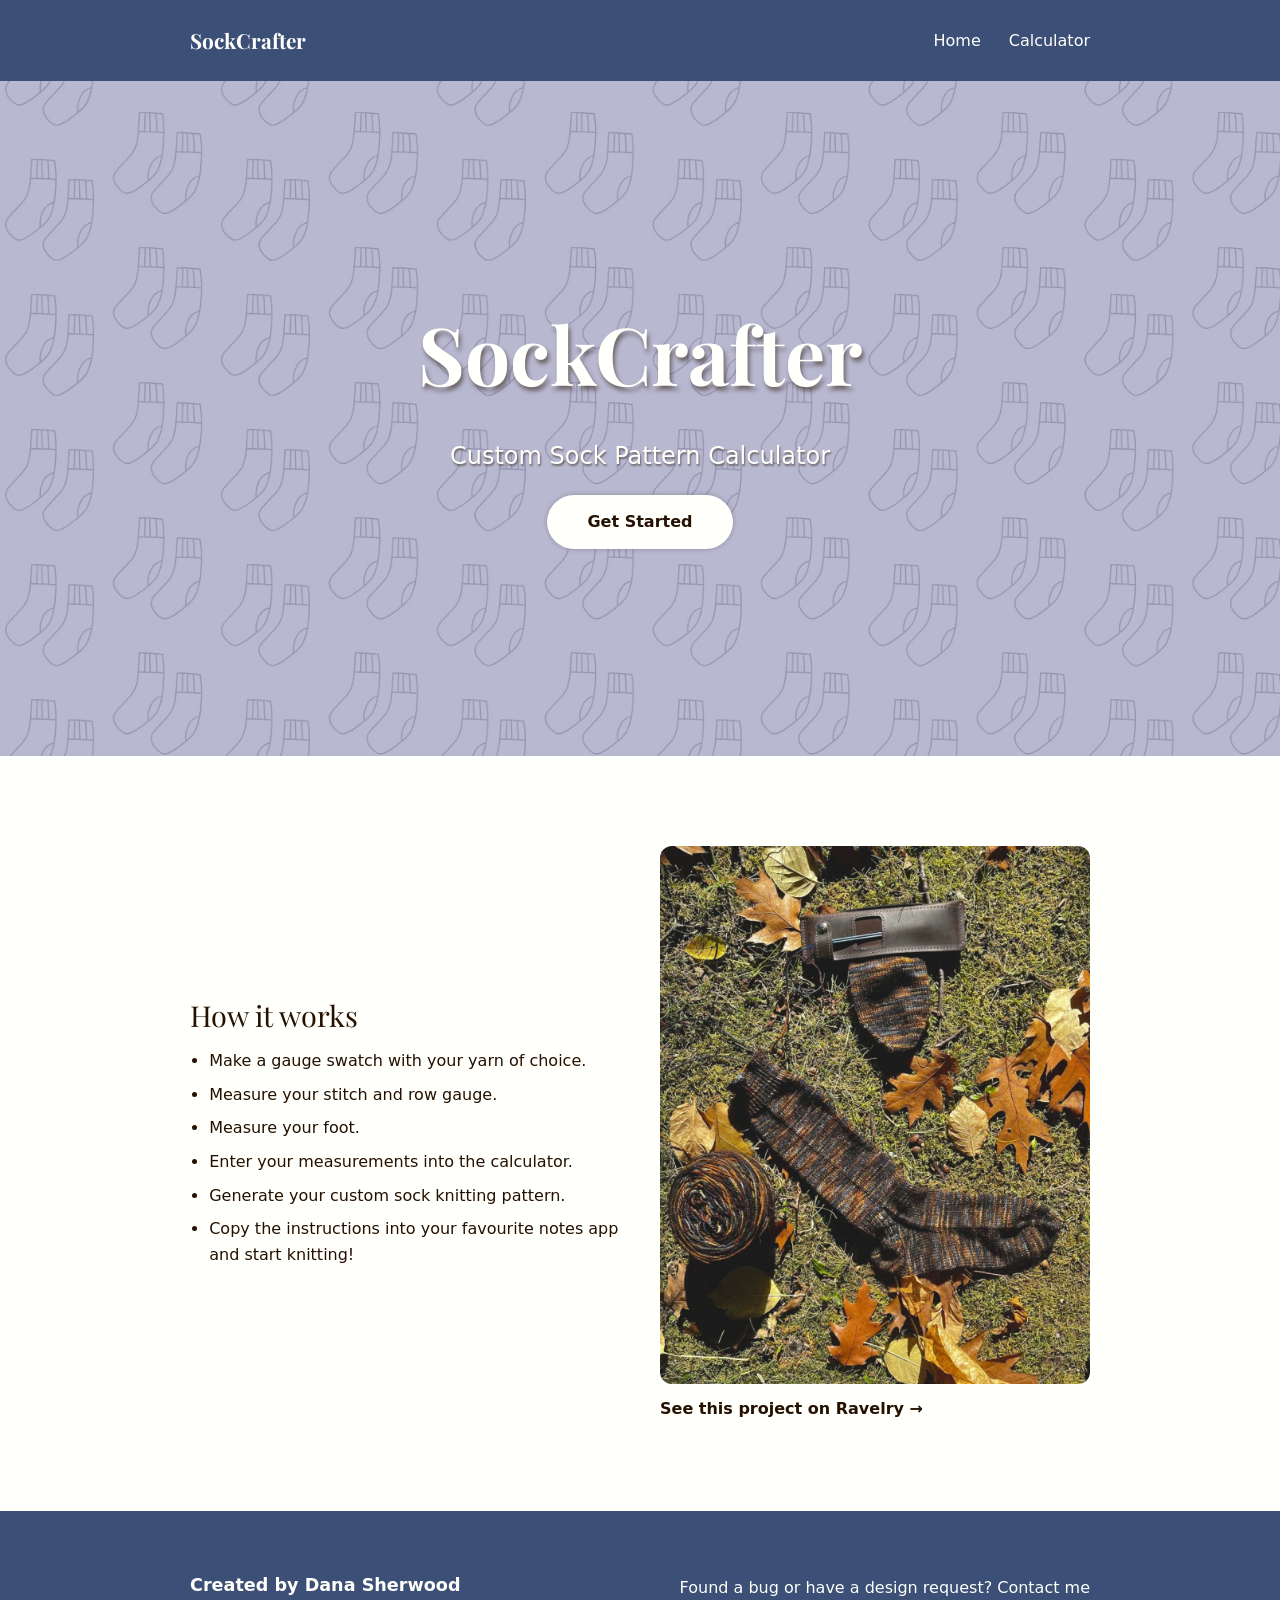
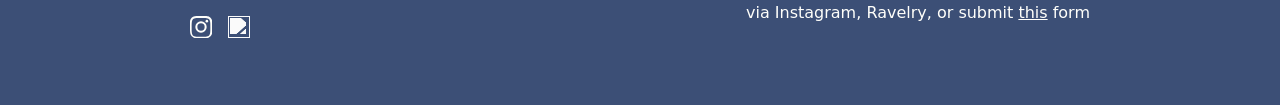
==== commit d4296cc6: "updated generate pattern button to have transform on hover, added box shadow" ====
--- a/index.html
+++ b/index.html
@@ -40,7 +40,7 @@
             <div class="hero-inner">
                 <h1>SockCrafter</h1>
                 <h2>Custom Sock Pattern Calculator</h2>
-                <a href="calculator.html" class="button">Try the Calculator</a>
+                <a href="calculator.html" class="button">Get Started</a>
             </div>
         </section>
 
--- a/style.css
+++ b/style.css
@@ -171,6 +171,7 @@
     box-shadow: 0px 0px 5px rgba(37, 17, 1, 0.25);
     color: var(--coffee-bean);
     text-decoration: none;
+    font-weight: 600;
     font-size: 1em;
     padding: 14px 40px;
     border-radius: 50px;
@@ -518,6 +519,7 @@
     font-weight: 600;
     border: none;
     border-radius: 30px;
+    box-shadow: 0px 0px 5px rgba(37, 17, 1, 0.25);
     background-color: var(--dusty-olive);
     color: var(--porcelain);
     cursor: pointer;
@@ -526,6 +528,8 @@
 
 button.tertiary:hover {
     background-color: var(--coffee-bean);
+    transform: scale(1.03);
+    box-shadow: 0px 0px 5px rgba(37, 17, 1, 0.30);
 }
 
 button.tertiary:active {
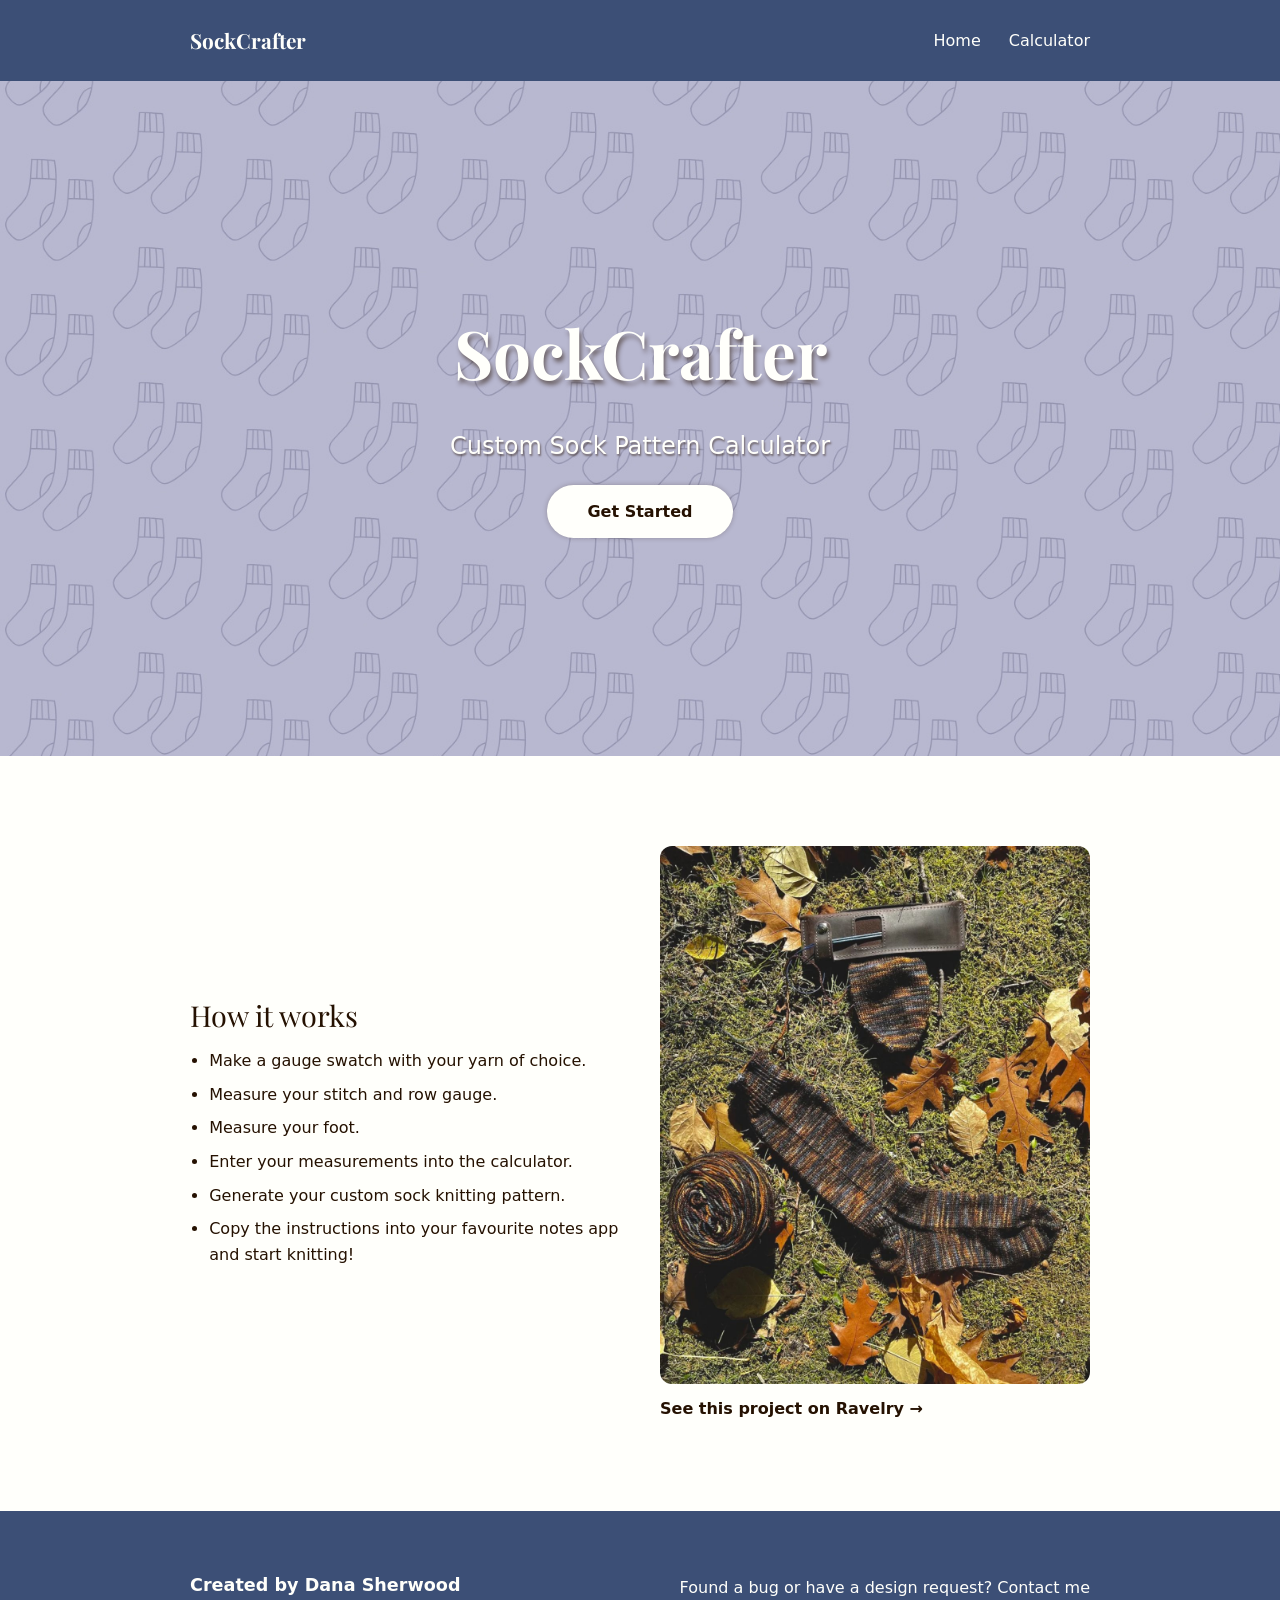
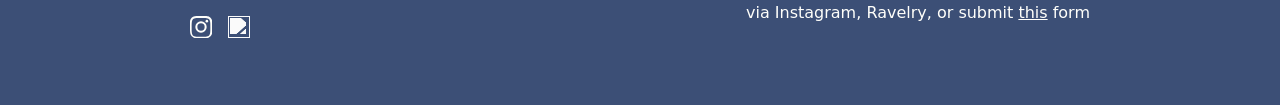
==== commit a922ae45: "updated size scaling in hero section" ====
--- a/index.html
+++ b/index.html
@@ -4,7 +4,8 @@
     <meta charset="UTF-8">
     <meta name="viewport" content="width=device-width, initial-scale=1.0">
     <title>SockCrafter - Home</title>
-    <link rel="icon" type="image/x-icon" href="Images/favicon.ico">
+    <link rel="icon" type="image/png" href="Images/favicon.png">
+    <meta name="viewport" content="width=device-width, initial-scale=1.0">
     <link rel="preconnect" href="https://fonts.googleapis.com">
     <link rel="preconnect" href="https://fonts.gstatic.com" crossorigin>
     <link href="https://fonts.googleapis.com/css2?family=Playfair+Display:ital,wght@0,400..900;1,400..900&display=swap" rel="stylesheet">
--- a/style.css
+++ b/style.css
@@ -18,6 +18,7 @@
 
 html, body {
     height: 100%;
+    width: 100%;
 }
 
 body {
@@ -150,7 +151,7 @@
     font-family: 'Playfair Display', serif;
     font-optical-sizing: auto;
     font-weight: 700;
-    font-size: 5em;
+    font-size: clamp(4em, 4vw + 1em, 5em);
     color: var(--coffee-bean);
     margin: 0px;
     text-shadow: 2px 4px 4px rgba(37, 17, 1, 0.5);
@@ -160,7 +161,7 @@
 .hero h2 {
     font-optical-sizing: auto;
     font-weight: 500;
-    font-size: 1.5em;
+    font-size: clamp(1em, 3vw + 1em, 1.5em);
     color: var(--porcelain);
     text-shadow: 1px 2px 2px rgba(37, 17, 1, 0.5);
 }
@@ -233,6 +234,7 @@
         background-attachment: scroll;
     }
 }
+
 
 /* ---------- Headline band ---------- */
 
